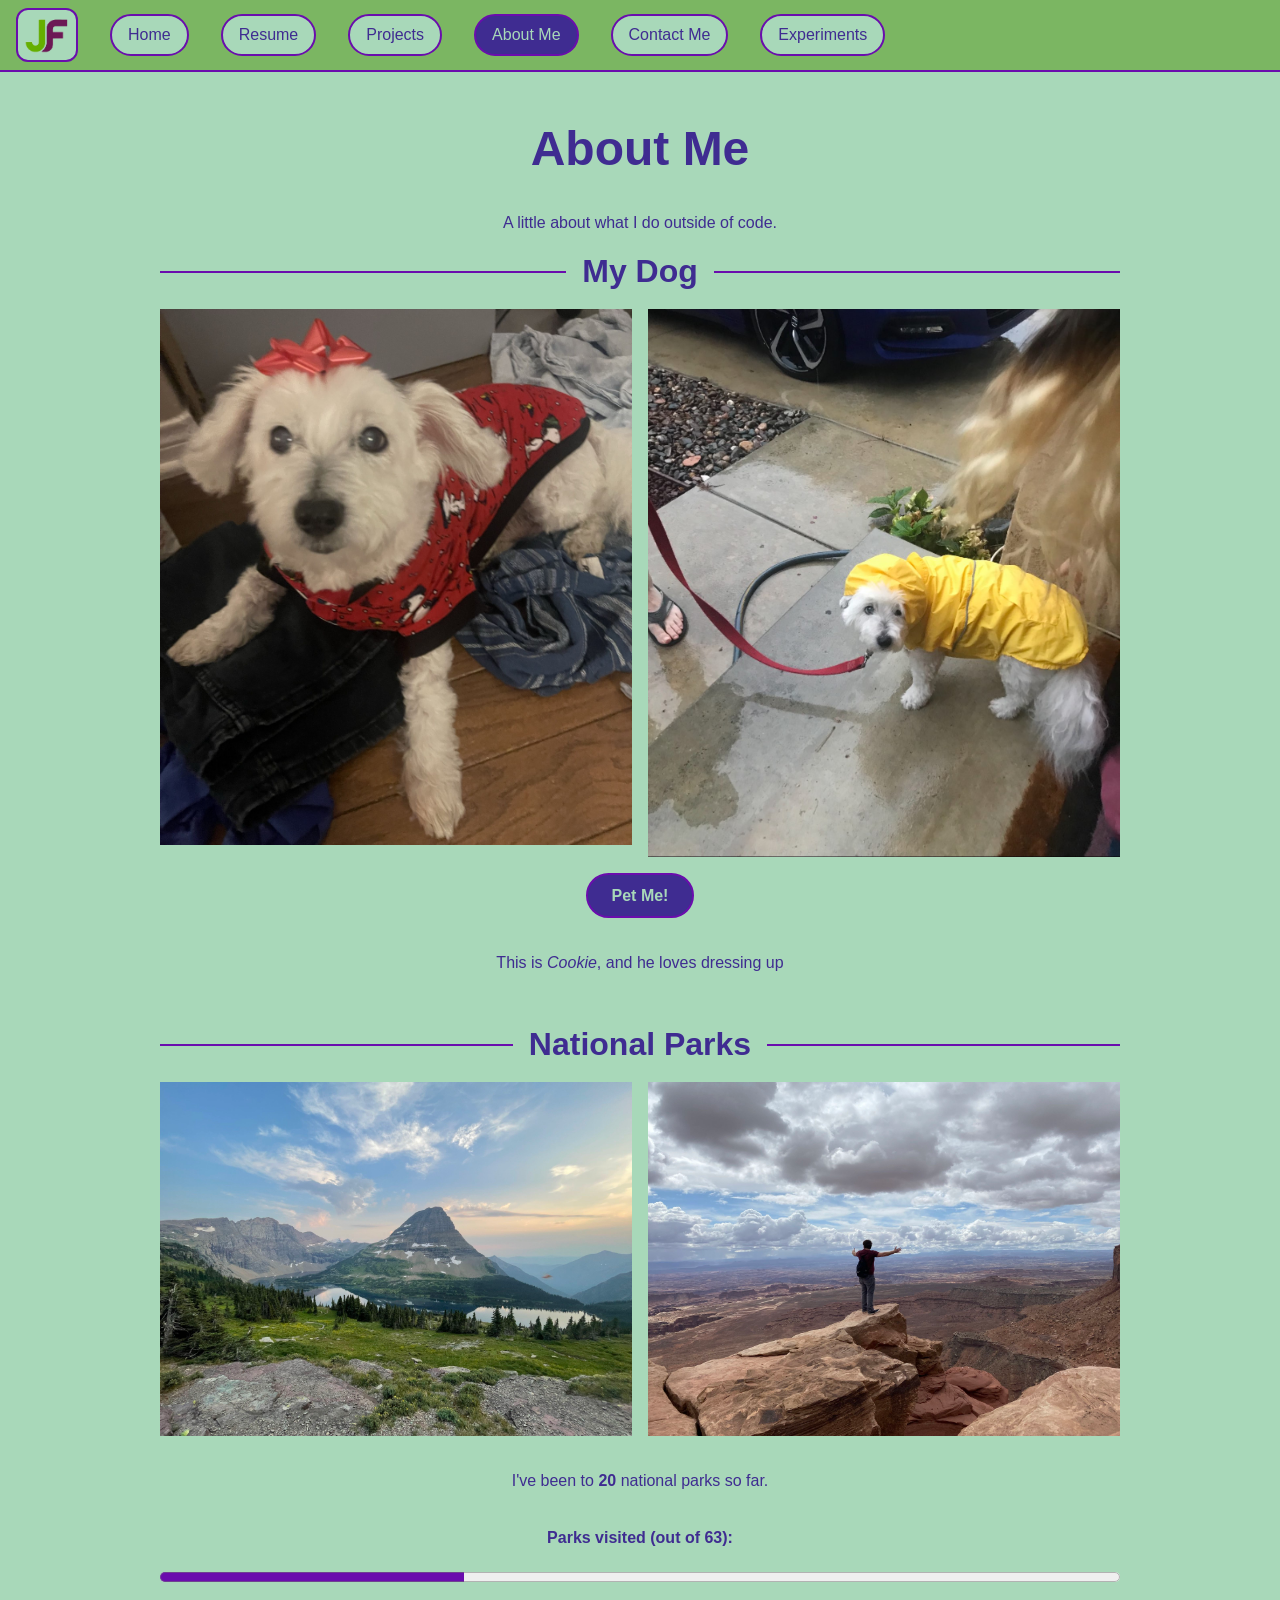
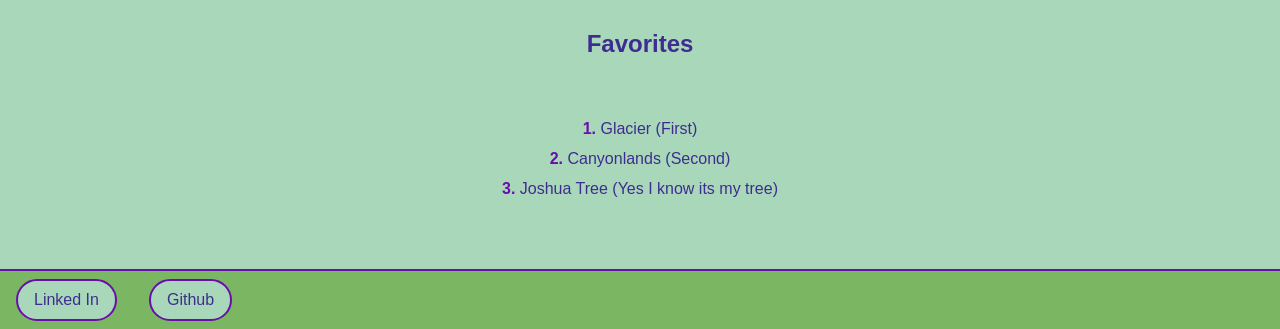
==== about.html @ 29458a07 "chore: init and added existing files" ====
<!DOCTYPE html>
<html lang="en">

<head>
  <meta charset="UTF-8">
  <meta name="viewport" content="width=device-width, initial-scale=1.0">
  <link rel="icon" type="image/png" href="media/logo.png">
  <link rel="stylesheet" href="style.css">
  <title>About Me</title>
</head>

<body class="page-about">

  <header>
    <picture>
      <source media="(prefers-color-scheme: dark)" srcset="media/logo-dark.png">
      <img src="media/logo.png" alt="Site logo" width="50">
    </picture>
    <nav>
      <ul>
        <li>
          <a href="index.html">Home</a>
        </li>
        <li>
          <a href="resume.html">Resume</a>
        </li>
        <li>
          <a href="projects.html">Projects</a>
        </li>
        <li>
          <a href="about.html" aria-current="page">About Me</a>
        </li>
        <li>
          <a href="contact.html">Contact Me</a>
        </li>
        <li>
          <a href="experiments.html">Experiments</a>
        </li>
      </ul>
    </nav>
  </header>

  <main>
    <h1>About Me</h1>
    <p>A little about what I do outside of code.</p>


    <section id="dog">
      <h2>My Dog</h2>
      <img src="media/CookieAtChristmas.jpg" alt="Site Owners Dog in a christmas outfit" width="400">
      <img src="media/CookieInTheRain.png" alt="Site Owners Dog in a rain coat" width="400">
      <button command="show-modal" commandfor="my-dialog">Pet Me!</button>

      <dialog id="my-dialog">
        <p>🐕Woof!!!!🐶</p>
        <button command="close" commandfor="my-dialog">Close</button>
      </dialog>
      <p>This is <em>Cookie</em>, and he loves dressing up</p>
    </section>

    <section id="national-parks">
      <h2>National Parks</h2>
      <img src="media/Glacier.jpg" alt="Scenic view with a mountain and a lake" width="400">
      <img src="media/CanyonLands.jpg" alt="Scenic view of a CanyonLands with site owner standing on a rock"
        width="400">
      <p>I've been to <strong>20</strong> national parks so far.</p>

      <label for="parks-progress">Parks visited (out of 63):</label>
      <progress id="parks-progress" value="20" max="63">20 of 63</progress>

      <h3>Favorites</h3>
      <ol>
        <li>Glacier (First)</li>
        <li>Canyonlands (Second)</li>
        <li>Joshua Tree (Yes I know its my tree)</li>
      </ol>
    </section>


  </main>



  <footer>
    <ul>
      <li>
        <a href="https://www.linkedin.com/in/joshua-fotsch222/">Linked In</a>
      </li>
      <li>
        <a href="https://github.com/joshuafotsch">Github</a>
      </li>
    </ul>
  </footer>
</body>

</html>
---- style.css ----
/* Name: Josh Fotsch
   Repo URL: https://github.com/joshuafotsch/CSE134B-HW3
*/

:root {
    /* Palette */
    --Light-Green: #A8D8B9;
    --Lime-Green: #7BB662;
    --Deep-Slate-Purple: #3f2c91;
    --Royal-Purple: #6A0DAD;
    --Burnt-Orange: #7A3300;

    /* Colors */
    --color-background: var(--Light-Green);
    --color-nav: var(--Lime-Green);
    --color-text: var(--Deep-Slate-Purple);
    --color-link: var(--Burnt-Orange);
    --color-link-visited: var(--Burnt-Orange);
    --color-border: var(--Royal-Purple);
    --color-button-background: var(--Light-Green);
    --color-card-background: var(--Lime-Green);

    /* Font */
    --font-family: Arial, Helvetica, sans-serif;

    /* Layout */
    --content-width: 60rem;
    --space: 1rem;
    --border: 2px solid var(--color-border);
}


/* Global Styles:*/
body {
    display: flex;
    flex-direction: column;
    min-height: 100vh;
    margin: 0;
    background-color: var(--color-nav);
    font-family: var(--font-family);
    color: var(--color-text);
    line-height: 1.6;
}

main {
    text-align: center;
    flex: 1;
    background-color: var(--color-background);
    padding-block: var(--space);
    padding-inline: max(calc(var(--space) * 1.5), (100% - var(--content-width)) / 2);
}

img,
video,
iframe {
    max-width: 100%;
}

img,
video {
    height: auto;
}

h1 {
    font-size: 3rem;
    line-height: 1.2;
}

h2 {
    font-size: 2rem;
    line-height: 1.3;
    text-align: center;
}

h3 {
    font-size: 1.5rem;
    line-height: 1.4;
}

a:link {
    color: var(--color-link);
    text-decoration: none;
}

a:visited {
    color: var(--color-link-visited);
}

/* Header and footer */
header {
    display: flex;
    flex-wrap: wrap;
    align-items: center;
    gap: 2rem;
    padding: 0.5rem 1rem;
    background-color: var(--color-nav);
    border-bottom: var(--border);
}

/* logo inside the header */
header img {
    display: block;
    padding: 0.25rem;
    background-color: var(--color-button-background);
    border: var(--border);
    border-radius: 0.75rem;
}

footer {
    padding: 0.5rem 1rem;
    background-color: var(--color-nav);
    border-top: var(--border);
}

nav ul,
footer ul {
    display: flex;
    flex-wrap: wrap;
    gap: 2rem;
    margin: 0;
    padding: 0;
    list-style-type: none;
}

/* Nav and footer buttons */
nav a:link,
nav a:visited,
footer a:link,
footer a:visited {
    display: inline-block;
    padding: 0.4em 1em;
    border: var(--border);
    border-radius: 999px;
    background-color: var(--color-button-background);
    color: var(--color-text);
}

nav a:hover,
footer a:hover {
    background-color: var(--Royal-Purple);
    color: var(--color-button-background);
}

nav a:focus-visible,
footer a:focus-visible {
    outline: 3px solid var(--Deep-Slate-Purple);
    outline-offset: 3px;
}

/* Current page nav link */
nav a[aria-current="page"] {
    background-color: var(--Deep-Slate-Purple);
    color: var(--color-button-background);
}

/* Card box: home and experiments sections, each project in the list */
.card {
    padding: calc(var(--space) * 1.5);
    background-color: var(--color-card-background);
    border: var(--border);
    border-radius: 1rem;
}

/* Space between sections */
main>section {
    margin-bottom: calc(var(--space) * 2);
}

label {
    font-weight: bold;
}

/* Pill buttons (about + contact) */
button {
    padding: 0.5em 1.5em;
    font: inherit;
    font-weight: bold;
    color: var(--color-button-background);
    background-color: var(--Deep-Slate-Purple);
    border: var(--border);
    border-radius: 999px;
    cursor: pointer;
}

button:hover {
    background-color: var(--Royal-Purple);
}

button:focus-visible {
    outline: 3px solid var(--Deep-Slate-Purple);
    outline-offset: 3px;
}

/* Narrow screens: logo above nav, smaller gaps */
@media (max-width: 40rem) {
    header {
        flex-direction: column;
        align-items: flex-start;
        gap: calc(var(--space) * 0.5);
    }

    nav ul,
    footer ul {
        gap: calc(var(--space) * 0.5);
    }
}

/* Page specific style: */

/* INDEX (index.html) */

/* RESUME (resume.html) */

/* PROJECTS (projects.html) */

/* Remove list numbers */
.project-list {
    list-style-type: none;
    padding: 0;
    margin: 0;
}

/* Adjacent sibling combinator: space between projects */
.project-list>li+li {
    margin-top: calc(var(--space) * 2);
}

/* Narrow screens: text, then screenshot below */
project-card {
    text-align: left;
    display: grid;
    column-gap: calc(var(--space) * 1.5);
    align-items: start;
}

project-card>h2 {
    margin-top: 0;
}

/* Screenshot fills its column, so it grows with the screen */
project-card>img {
    width: 100%;
    box-shadow: 0 0.25rem 0.75rem rgb(0 0 0 / 0.3);
}

/* Wider screens: text 1/3, screenshot 2/3, side by side */
@media (min-width: 48rem) {
    project-card {
        grid-template-columns: 1fr 2fr;
        grid-template-rows: auto auto 1fr;
    }

    /* Child combinator: text in the narrow column */
    project-card>* {
        grid-column: 1;
    }

    project-card>img {
        grid-column: 2;
        grid-row: 1 / 4;
    }

    /* Zig-zag: every second project flips sides */
    .project-list>li:nth-child(even) project-card {
        grid-template-columns: 2fr 1fr;
    }

    .project-list>li:nth-child(even) project-card>* {
        grid-column: 2;
    }

    .project-list>li:nth-child(even) project-card>img {
        grid-column: 1;
    }
}

/* ABOUT (about.html) */
.page-about main>section {
    display: grid;
    grid-template-columns: 1fr 1fr;
    gap: var(--space);
    align-items: start;
}

.page-about main>section>* {
    grid-column: 1 / -1;
}

.page-about main>section>img {
    grid-column: auto;
    width: 100%;
}

.page-about main>section>h2 {
    display: flex;
    align-items: center;
    gap: var(--space);
    margin: 0;
}

.page-about main>section>h2::before,
.page-about main>section>h2::after {
    content: "";
    flex: 1;
    border-top: var(--border);
}

.page-about button {
    justify-self: center;
}

.page-about progress {
    width: 100%;
    height: 1.25rem;
    accent-color: var(--Royal-Purple);
}

.page-about ol {
    list-style-position: inside;
    padding: 0;
}

.page-about ol li {
    margin-bottom: 0.25em;
}

.page-about ol li::marker {
    color: var(--Royal-Purple);
    font-weight: bold;
}

/* Narrow screens: stack the photos */
@media (max-width: 40rem) {
    .page-about main>section {
        grid-template-columns: 1fr;
    }
}


/* CONTACT (contact.html) */
form {
    max-width: 35rem;
    margin-inline: auto;
    text-align: left;
}

form fieldset {
    display: flex;
    flex-direction: column;
    gap: calc(var(--space) * 0.5);
    margin: 0;
    padding: calc(var(--space) * 1.5);
    background-color: var(--color-button-background);
    border: var(--border);
    border-radius: 1rem;
}

legend {
    padding: 0 0.5em;
    font-size: 1.2rem;
    font-weight: bold;
}

input[type="email"],
textarea {
    width: 100%;
    box-sizing: border-box;
    padding: 0.5em 0.75em;
    font: inherit;
    color: var(--color-text);
    border: var(--border);
    border-radius: 0.5rem;
}

/* Submit button */
form button {
    align-self: flex-start;
}

input:focus-visible,
textarea:focus-visible {
    outline: 3px solid var(--Deep-Slate-Purple);
    outline-offset: 3px;
}

/* EXPERIMENTS (experiments.html) */
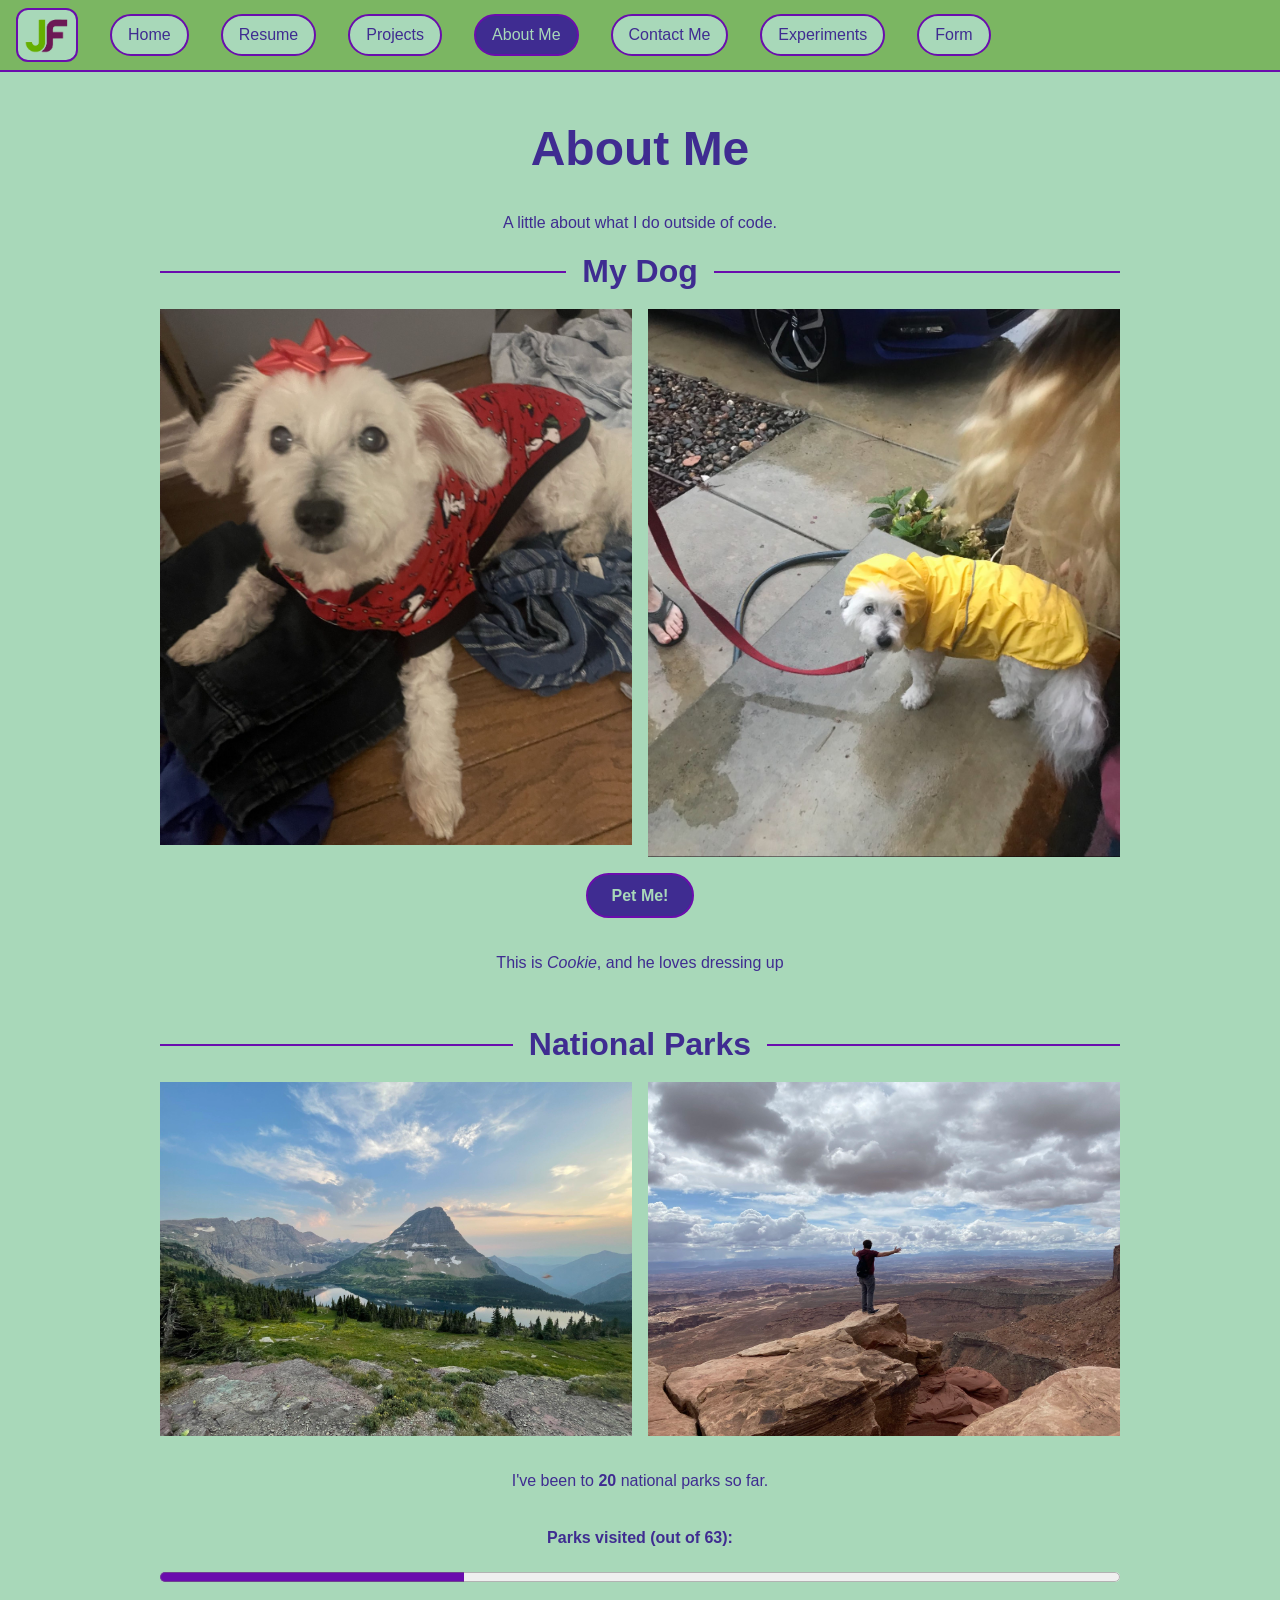
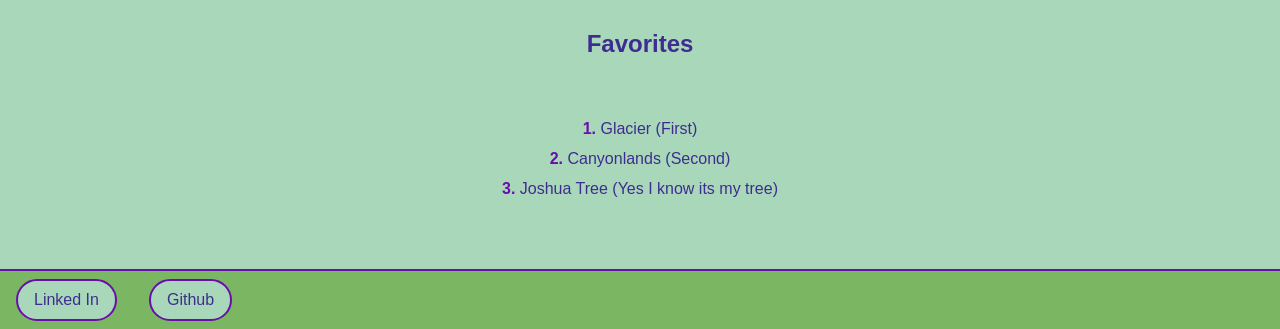
==== commit 54e9045b: "feat: added no form js page" ====
--- a/about.html
+++ b/about.html
@@ -35,6 +35,9 @@
         </li>
         <li>
           <a href="experiments.html">Experiments</a>
+        </li>
+        <li>
+          <a href="form-no-js.html">Form</a>
         </li>
       </ul>
     </nav>
--- a/style.css
+++ b/style.css
@@ -362,6 +362,7 @@
 }
 
 input[type="email"],
+input[type="text"],
 textarea {
     width: 100%;
     box-sizing: border-box;
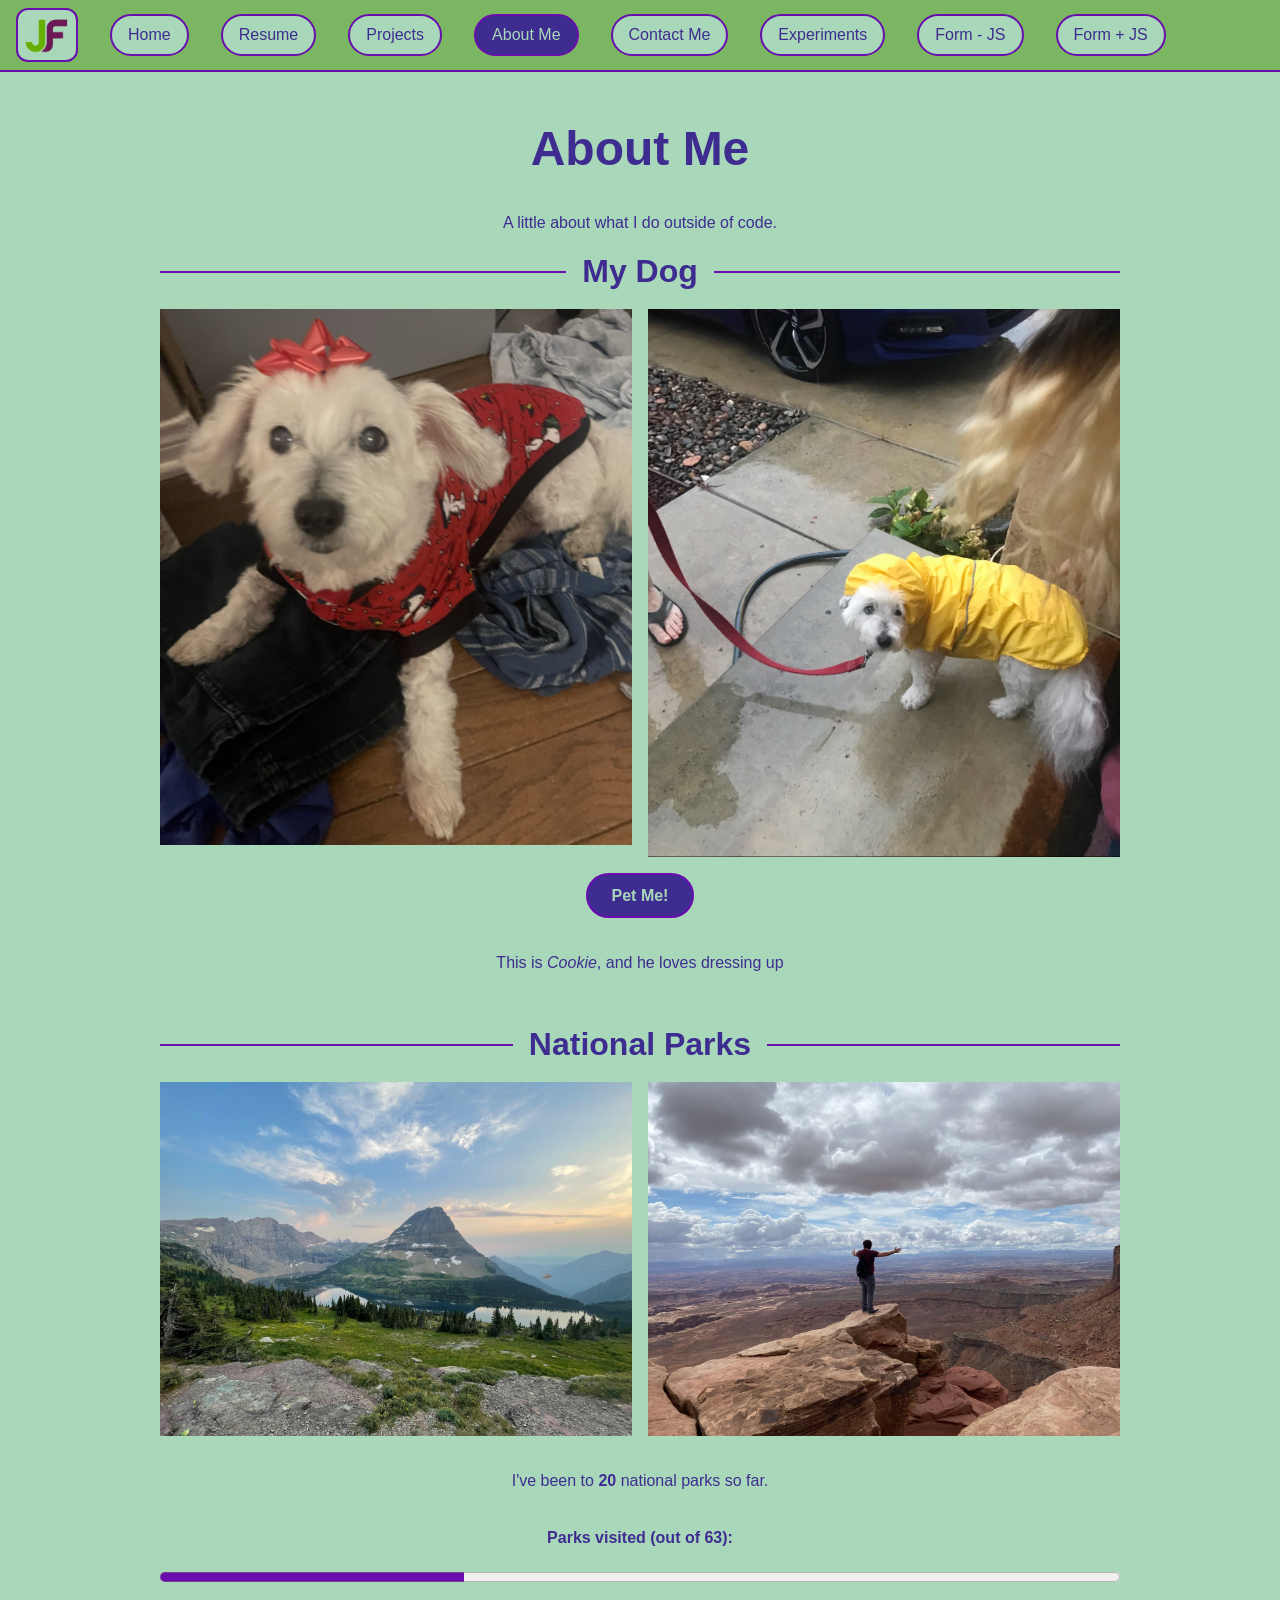
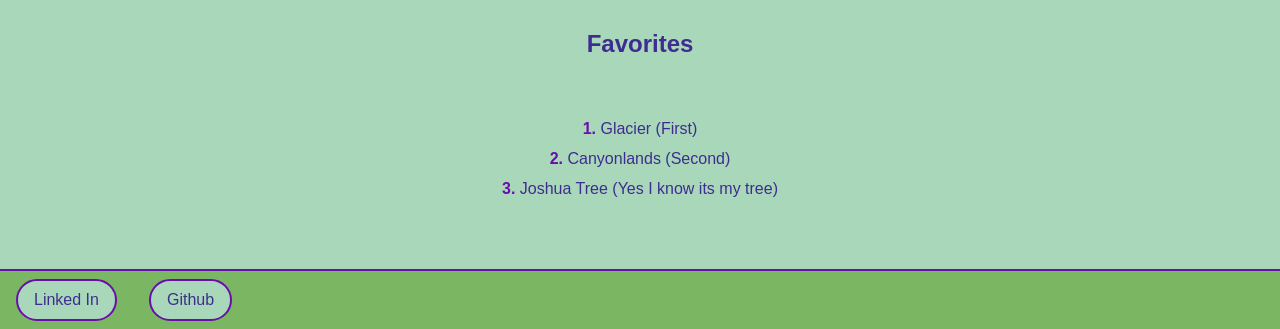
==== commit bee4d837: "feat: started part 3 form with js" ====
--- a/about.html
+++ b/about.html
@@ -37,7 +37,10 @@
           <a href="experiments.html">Experiments</a>
         </li>
         <li>
-          <a href="form-no-js.html">Form</a>
+          <a href="form-no-js.html">Form - JS</a>
+        </li>
+        <li>
+          <a href="form-with-js.html">Form + JS</a>
         </li>
       </ul>
     </nav>
--- a/style.css
+++ b/style.css
@@ -384,4 +384,47 @@
     outline-offset: 3px;
 }
 
-/* EXPERIMENTS (experiments.html) */+/* EXPERIMENTS (experiments.html) */
+
+/* Form No JS */
+input:user-valid,
+select:user-valid,
+textarea:user-valid {
+    border: 2px solid #2e7d32;
+}
+
+input:user-invalid,
+select:user-invalid,
+textarea:user-invalid {
+    border: 2px solid #d32f2f;
+    border-style: dashed;
+}
+
+#form-instructions {
+    text-align: start;
+    margin: 0;
+}
+
+.error {
+    color: red;
+    margin: 0;
+    white-space: pre-line;
+}
+
+#name-info,
+#email-info,
+#comments-info {
+    display: flex;
+    flex-direction: row;
+    justify-content: space-between;
+    align-items: baseline;
+    margin: 0;
+}
+
+.char-limit {
+    margin: 0;
+}
+
+.char-limit.low {
+    color: red
+}
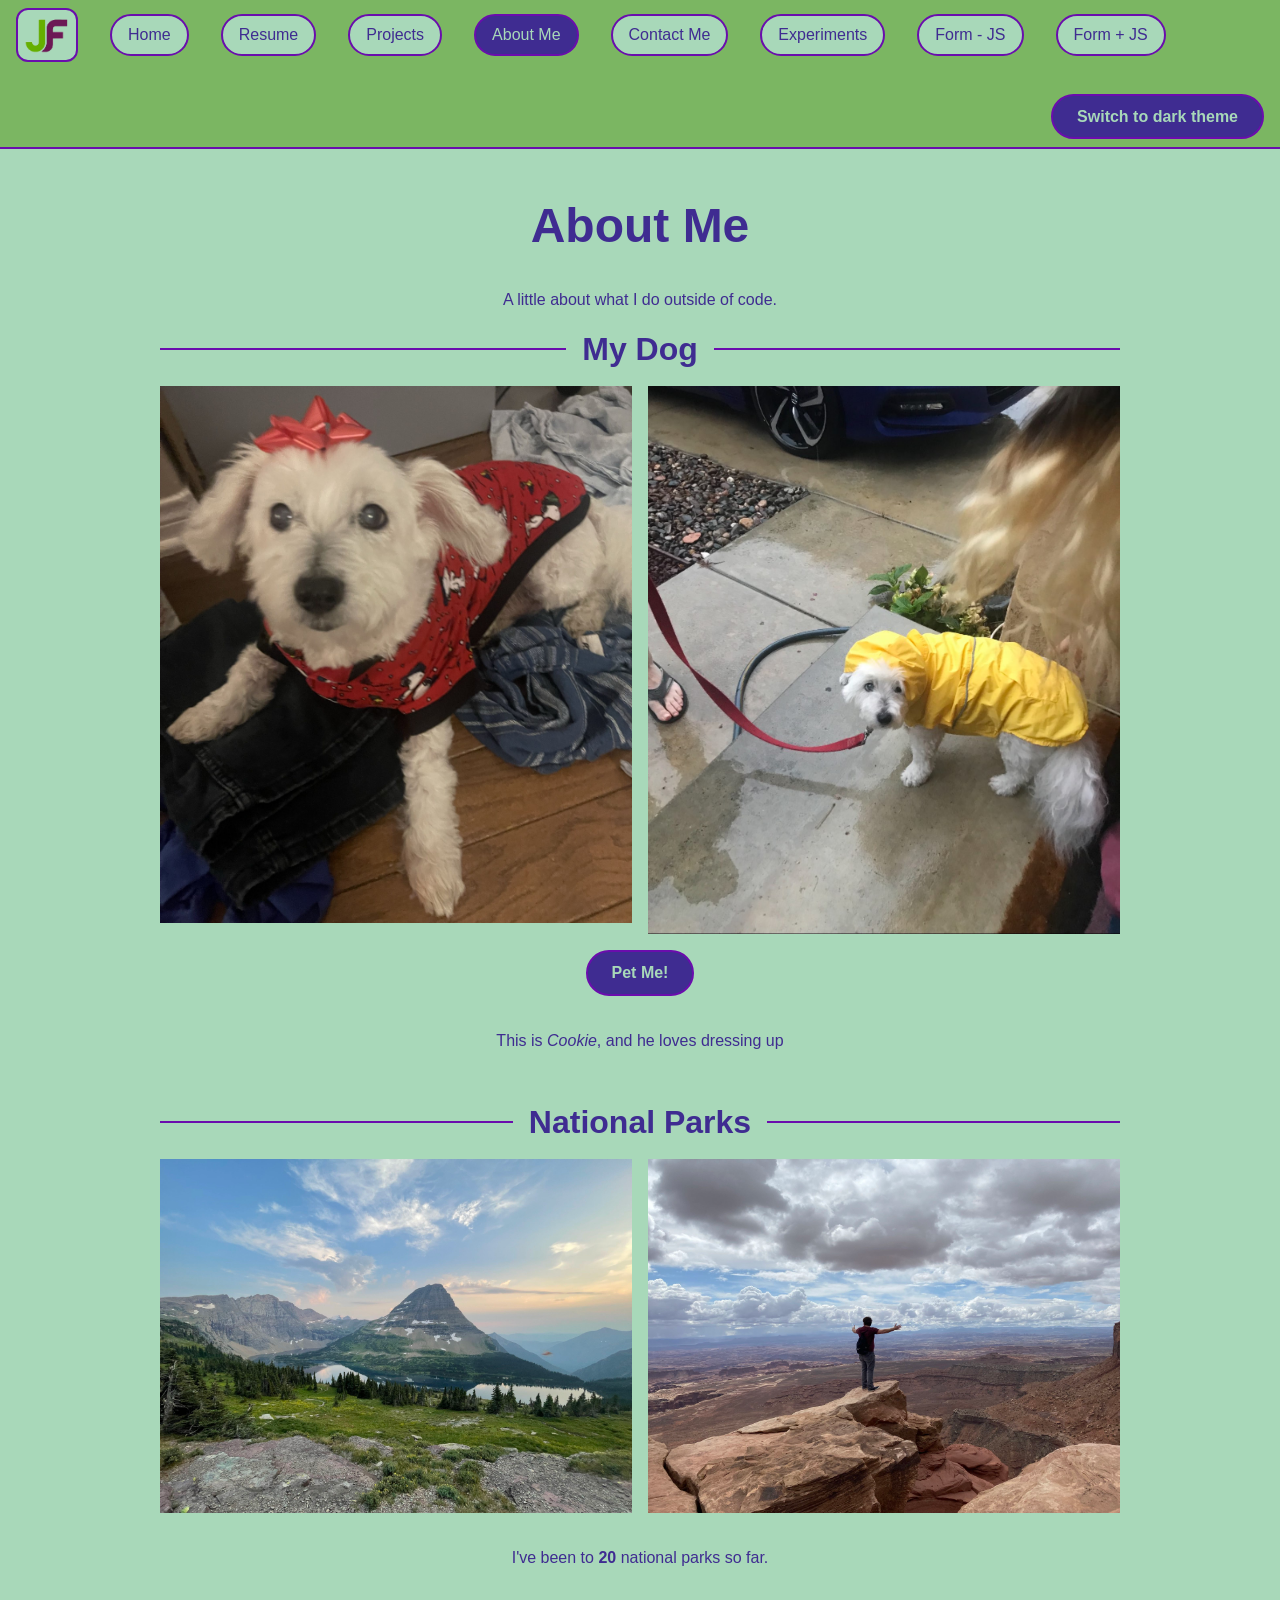
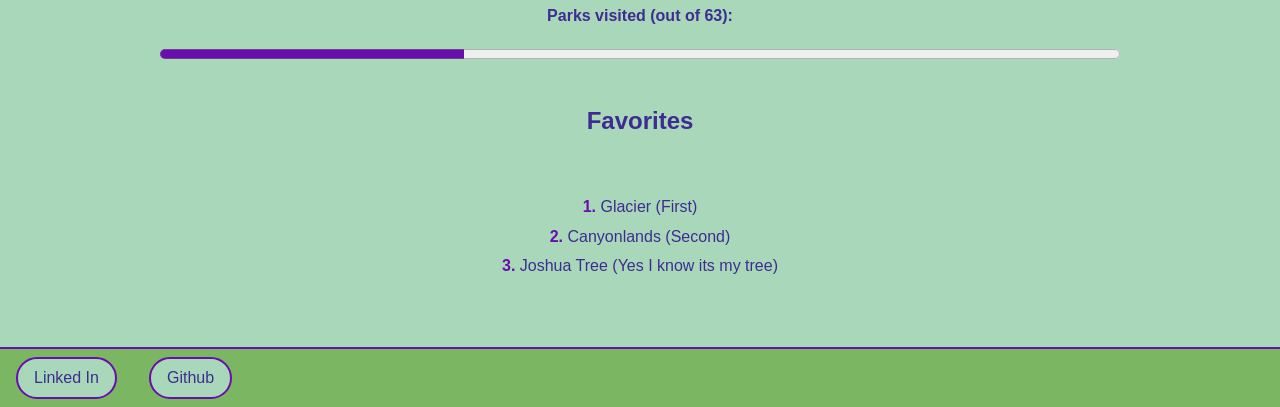
==== commit 1ff9dfc9: "feat: added dark theme for part 4.1" ====
--- a/about.html
+++ b/about.html
@@ -6,6 +6,7 @@
   <meta name="viewport" content="width=device-width, initial-scale=1.0">
   <link rel="icon" type="image/png" href="media/logo.png">
   <link rel="stylesheet" href="style.css">
+  <script src="theme.js"></script>
   <title>About Me</title>
 </head>
 
--- a/style.css
+++ b/style.css
@@ -19,6 +19,16 @@
     --color-border: var(--Royal-Purple);
     --color-button-background: var(--Light-Green);
     --color-card-background: var(--Lime-Green);
+    --color-accent: var(--Deep-Slate-Purple);
+    --color-on-accent: var(--Light-Green);
+    --color-hover: var(--Royal-Purple);
+    --color-focus: var(--Deep-Slate-Purple);
+    --color-input-background: #ffffff;
+    --color-valid: #2e7d32;
+    --color-invalid: #d32f2f;
+    --color-error: red;
+
+    color-scheme: light;
 
     /* Font */
     --font-family: Arial, Helvetica, sans-serif;
@@ -27,6 +37,34 @@
     --content-width: 60rem;
     --space: 1rem;
     --border: 2px solid var(--color-border);
+}
+
+/* Dark theme: turned on by theme.js setting data-theme="dark" on <html>.
+   Without JS defaults to light */
+:root[data-theme="dark"] {
+    --color-background: #1e1a2e;
+    --color-nav: #2b2350;
+    --color-text: #e6f4ea;
+    --color-link: #ffb37a;
+    --color-link-visited: #ffb37a;
+    --color-border: #b79cff;
+    --color-button-background: #3a3066;
+    --color-card-background: #2b2350;
+    --color-accent: #c9b6ff;
+    --color-on-accent: #1e1a2e;
+    --color-hover: #a98bff;
+    --color-focus: #ffd27a;
+    --color-input-background: #14111f;
+    --color-valid: #81c784;
+    --color-invalid: #ff8a80;
+    --color-error: #ff8a80;
+
+    color-scheme: dark;
+}
+
+/* Theme toggle (created by theme.js, so it never appears without JS) */
+#theme-toggle {
+    margin-inline-start: auto;
 }
 
 
@@ -137,20 +175,20 @@
 
 nav a:hover,
 footer a:hover {
-    background-color: var(--Royal-Purple);
-    color: var(--color-button-background);
+    background-color: var(--color-hover);
+    color: var(--color-on-accent);
 }
 
 nav a:focus-visible,
 footer a:focus-visible {
-    outline: 3px solid var(--Deep-Slate-Purple);
+    outline: 3px solid var(--color-focus);
     outline-offset: 3px;
 }
 
 /* Current page nav link */
 nav a[aria-current="page"] {
-    background-color: var(--Deep-Slate-Purple);
-    color: var(--color-button-background);
+    background-color: var(--color-accent);
+    color: var(--color-on-accent);
 }
 
 /* Card box: home and experiments sections, each project in the list */
@@ -175,19 +213,19 @@
     padding: 0.5em 1.5em;
     font: inherit;
     font-weight: bold;
-    color: var(--color-button-background);
-    background-color: var(--Deep-Slate-Purple);
+    color: var(--color-on-accent);
+    background-color: var(--color-accent);
     border: var(--border);
     border-radius: 999px;
     cursor: pointer;
 }
 
 button:hover {
-    background-color: var(--Royal-Purple);
+    background-color: var(--color-hover);
 }
 
 button:focus-visible {
-    outline: 3px solid var(--Deep-Slate-Purple);
+    outline: 3px solid var(--color-focus);
     outline-offset: 3px;
 }
 
@@ -203,6 +241,10 @@
     footer ul {
         gap: calc(var(--space) * 0.5);
     }
+
+    #theme-toggle {
+        margin-inline-start: 0;
+    }
 }
 
 /* Page specific style: */
@@ -312,7 +354,7 @@
 .page-about progress {
     width: 100%;
     height: 1.25rem;
-    accent-color: var(--Royal-Purple);
+    accent-color: var(--color-hover);
 }
 
 .page-about ol {
@@ -325,7 +367,7 @@
 }
 
 .page-about ol li::marker {
-    color: var(--Royal-Purple);
+    color: var(--color-border);
     font-weight: bold;
 }
 
@@ -369,6 +411,7 @@
     padding: 0.5em 0.75em;
     font: inherit;
     color: var(--color-text);
+    background-color: var(--color-input-background);
     border: var(--border);
     border-radius: 0.5rem;
 }
@@ -380,7 +423,7 @@
 
 input:focus-visible,
 textarea:focus-visible {
-    outline: 3px solid var(--Deep-Slate-Purple);
+    outline: 3px solid var(--color-focus);
     outline-offset: 3px;
 }
 
@@ -390,13 +433,13 @@
 input:user-valid,
 select:user-valid,
 textarea:user-valid {
-    border: 2px solid #2e7d32;
+    border: 2px solid var(--color-valid);
 }
 
 input:user-invalid,
 select:user-invalid,
 textarea:user-invalid {
-    border: 2px solid #d32f2f;
+    border: 2px solid var(--color-invalid);
     border-style: dashed;
 }
 
@@ -406,7 +449,7 @@
 }
 
 .error {
-    color: red;
+    color: var(--color-error);
     margin: 0;
     white-space: pre-line;
 }
@@ -426,5 +469,5 @@
 }
 
 .char-limit.low {
-    color: red
+    color: var(--color-error);
 }
